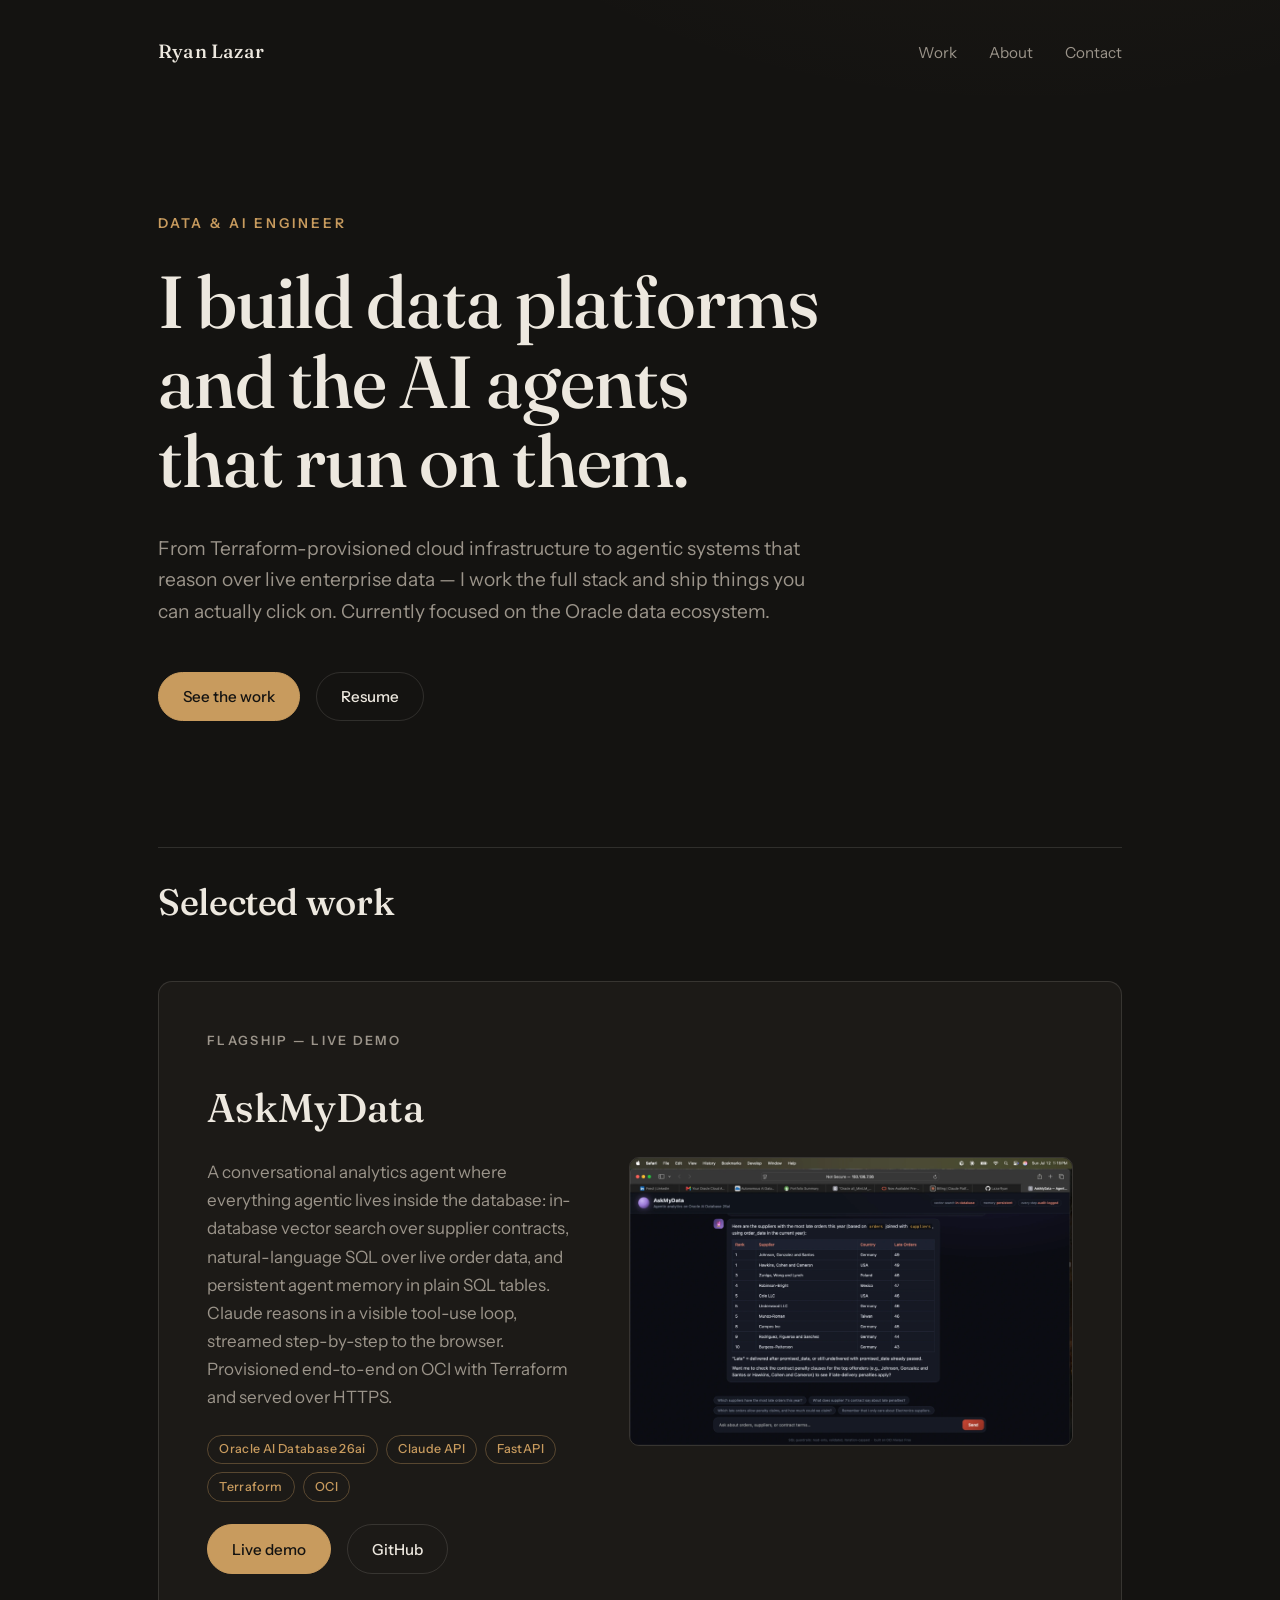
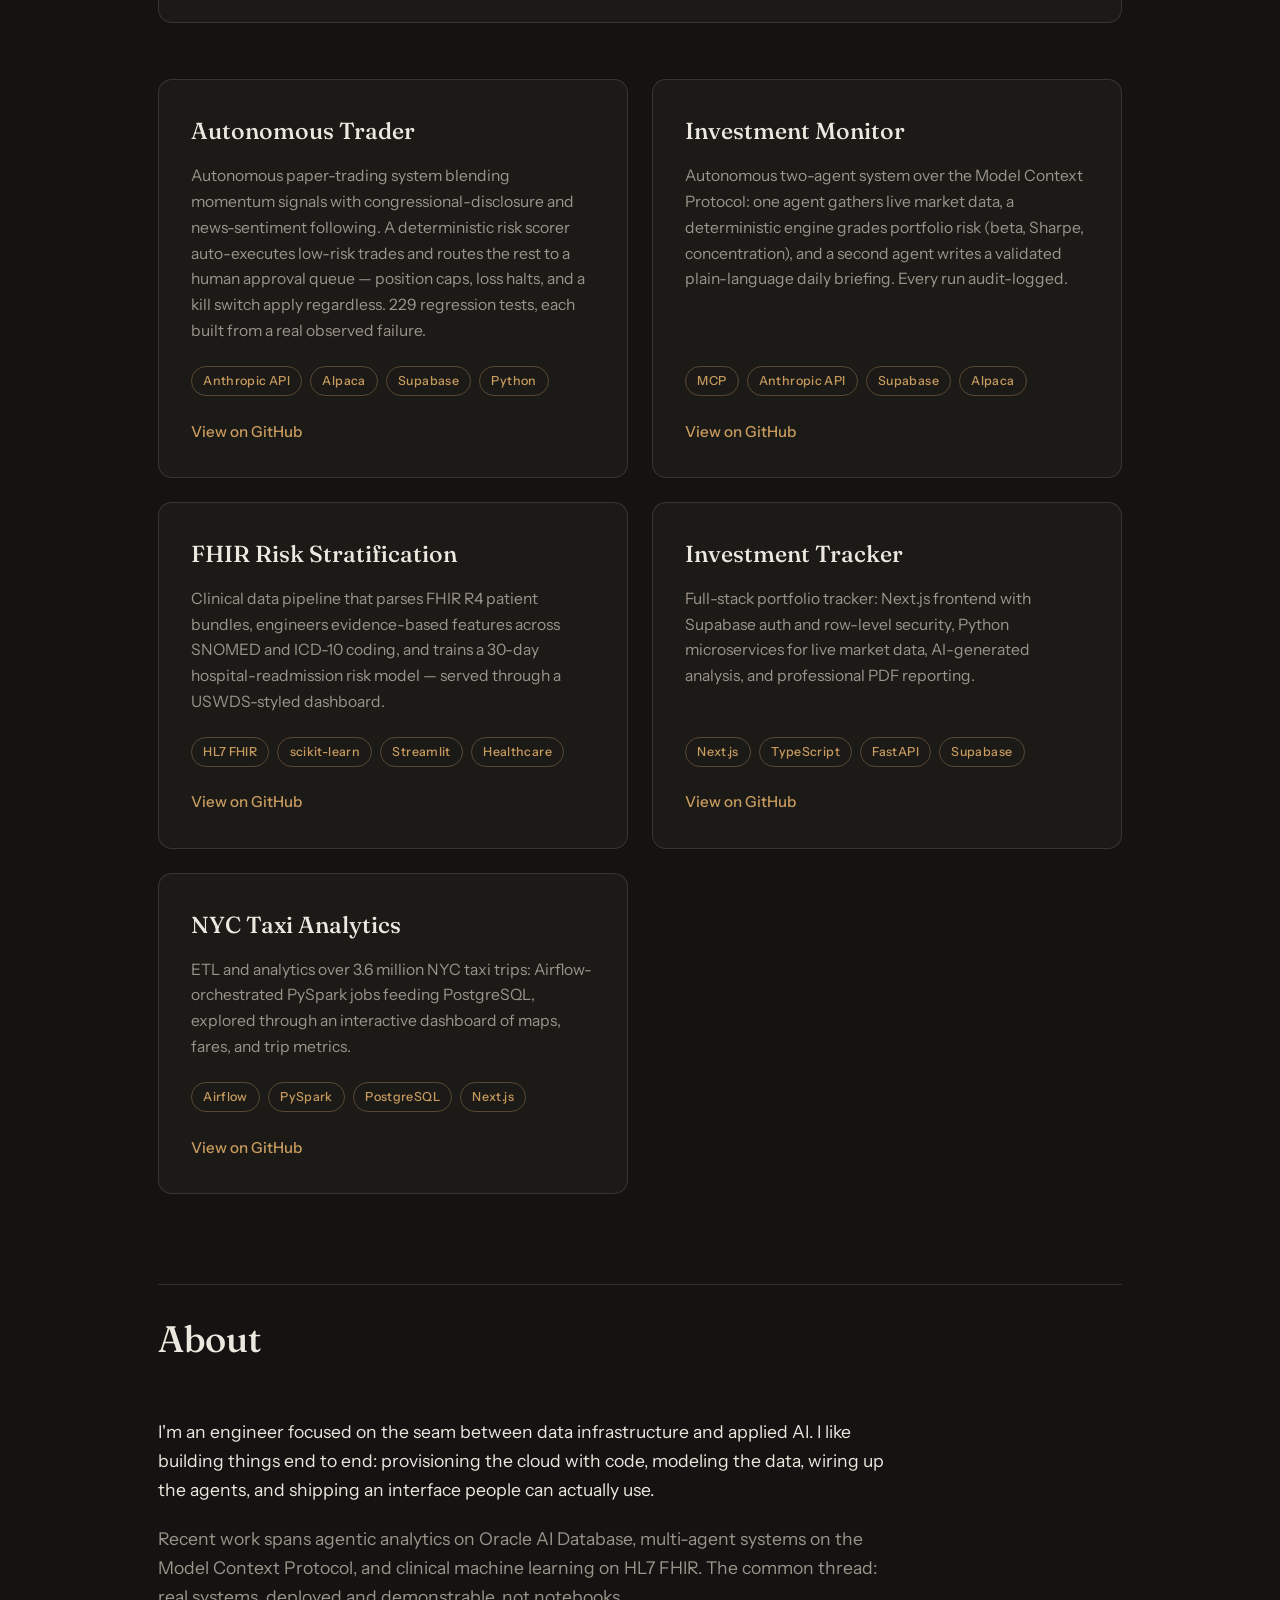
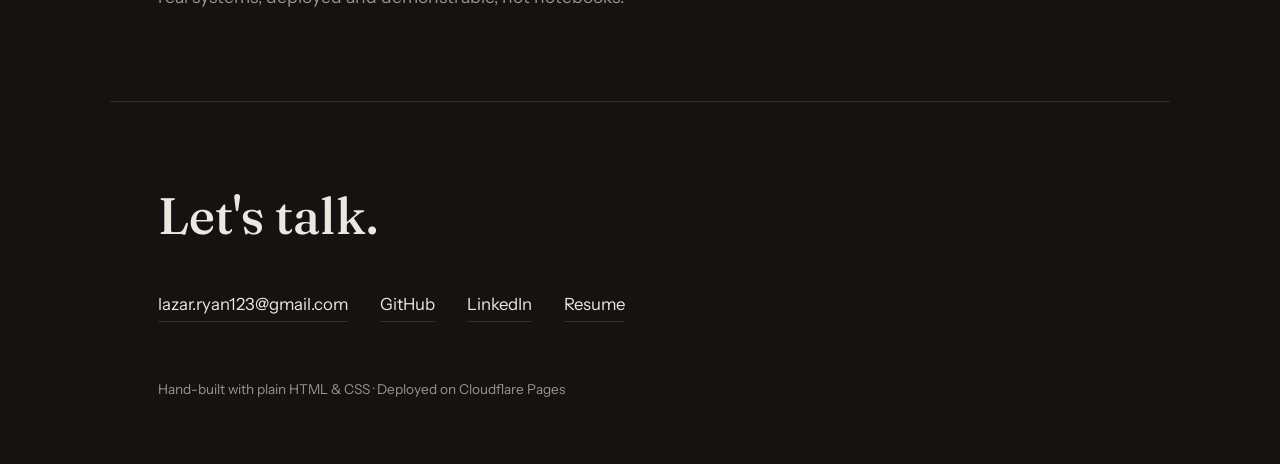
==== index.html @ 1a8e4bae "Portfolio site: hand-built static HTML/CSS/JS Co-Authored-By: Claude Fable 5 <noreply@anthropic.com>" ====
<!DOCTYPE html>
<html lang="en">
<head>
  <meta charset="UTF-8">
  <meta name="viewport" content="width=device-width, initial-scale=1.0">
  <title>Ryan Lazar — Data &amp; AI Engineer</title>
  <meta name="description" content="Data & AI engineer building agentic systems on enterprise data platforms — Oracle AI Database, MCP multi-agent systems, clinical ML, and cloud infrastructure as code.">

  <meta property="og:type" content="website">
  <meta property="og:url" content="https://ryanlazar.dev/">
  <meta property="og:title" content="Ryan Lazar — Data & AI Engineer">
  <meta property="og:description" content="I build data platforms and the AI agents that run on them.">
  <meta property="og:image" content="https://ryanlazar.dev/assets/answer-table.webp">
  <meta name="twitter:card" content="summary_large_image">

  <link rel="icon" href="assets/favicon.svg" type="image/svg+xml">
  <link rel="preconnect" href="https://fonts.googleapis.com">
  <link rel="preconnect" href="https://fonts.gstatic.com" crossorigin>
  <link href="https://fonts.googleapis.com/css2?family=Fraunces:opsz,wght@9..144,400;9..144,500;9..144,600&family=Instrument+Sans:wght@400;500;600&display=swap" rel="stylesheet">
  <link rel="stylesheet" href="styles.css">
</head>
<body>

  <header class="site-header">
    <span class="wordmark">Ryan Lazar</span>
    <nav>
      <a href="#work">Work</a>
      <a href="#about">About</a>
      <a href="#contact">Contact</a>
    </nav>
  </header>

  <main>
    <section class="hero">
      <p class="eyebrow">Data &amp; AI Engineer</p>
      <h1>I build data platforms<br>and the AI agents<br>that run on them.</h1>
      <p class="lede">
        From Terraform-provisioned cloud infrastructure to agentic systems that reason
        over live enterprise data — I work the full stack and ship things you can
        actually click on. Currently focused on the Oracle data ecosystem.
      </p>
      <div class="hero-links">
        <a class="button primary" href="#work">See the work</a>
        <a class="button" href="assets/resume.pdf" target="_blank" rel="noopener">Resume</a>
      </div>
    </section>

    <section id="work" class="work">
      <h2 class="section-title reveal">Selected work</h2>

      <article class="flagship reveal">
        <div class="flagship-text">
          <p class="project-kicker">Flagship — live demo</p>
          <h3>AskMyData</h3>
          <p>
            A conversational analytics agent where everything agentic lives inside the
            database: in-database vector search over supplier contracts, natural-language
            SQL over live order data, and persistent agent memory in plain SQL tables.
            Claude reasons in a visible tool-use loop, streamed step-by-step to the
            browser. Provisioned end-to-end on OCI with Terraform and served over HTTPS.
          </p>
          <ul class="tags">
            <li>Oracle AI Database 26ai</li><li>Claude API</li><li>FastAPI</li>
            <li>Terraform</li><li>OCI</li>
          </ul>
          <div class="project-links">
            <a class="button primary" href="https://askmydata.ryanlazar.dev" target="_blank" rel="noopener">Live demo</a>
            <a class="button" href="https://github.com/LazarRyan/askmydata" target="_blank" rel="noopener">GitHub</a>
          </div>
        </div>
        <a class="flagship-media" href="https://askmydata.ryanlazar.dev" target="_blank" rel="noopener">
          <img src="assets/answer-table.webp" alt="AskMyData answering a supply-chain question with a ranked table of suppliers" loading="lazy">
        </a>
      </article>

      <div class="grid">
        <article class="card reveal">
          <h3>Autonomous Trader</h3>
          <p>
            Autonomous paper-trading system blending momentum signals with
            congressional-disclosure and news-sentiment following. A deterministic risk
            scorer auto-executes low-risk trades and routes the rest to a human approval
            queue — position caps, loss halts, and a kill switch apply regardless.
            229 regression tests, each built from a real observed failure.
          </p>
          <ul class="tags"><li>Anthropic API</li><li>Alpaca</li><li>Supabase</li><li>Python</li></ul>
          <div class="project-links">
            <a class="text-link" href="https://github.com/LazarRyan/AutonomousTrader" target="_blank" rel="noopener">View on GitHub</a>
          </div>
        </article>

        <article class="card reveal">
          <h3>Investment Monitor</h3>
          <p>
            Autonomous two-agent system over the Model Context Protocol: one agent
            gathers live market data, a deterministic engine grades portfolio risk
            (beta, Sharpe, concentration), and a second agent writes a validated
            plain-language daily briefing. Every run audit-logged.
          </p>
          <ul class="tags"><li>MCP</li><li>Anthropic API</li><li>Supabase</li><li>Alpaca</li></ul>
          <div class="project-links">
            <a class="text-link" href="https://github.com/LazarRyan/MCPStockMonitor" target="_blank" rel="noopener">View on GitHub</a>
          </div>
        </article>

        <article class="card reveal">
          <h3>FHIR Risk Stratification</h3>
          <p>
            Clinical data pipeline that parses FHIR R4 patient bundles, engineers
            evidence-based features across SNOMED and ICD-10 coding, and trains a
            30-day hospital-readmission risk model — served through a
            USWDS-styled dashboard.
          </p>
          <ul class="tags"><li>HL7 FHIR</li><li>scikit-learn</li><li>Streamlit</li><li>Healthcare</li></ul>
          <div class="project-links">
            <a class="text-link" href="https://github.com/LazarRyan/fhir-risk-stratification" target="_blank" rel="noopener">View on GitHub</a>
          </div>
        </article>

        <article class="card reveal">
          <h3>Investment Tracker</h3>
          <p>
            Full-stack portfolio tracker: Next.js frontend with Supabase auth and
            row-level security, Python microservices for live market data, AI-generated
            analysis, and professional PDF reporting.
          </p>
          <ul class="tags"><li>Next.js</li><li>TypeScript</li><li>FastAPI</li><li>Supabase</li></ul>
          <div class="project-links">
            <a class="text-link" href="https://github.com/LazarRyan/investment-tracker" target="_blank" rel="noopener">View on GitHub</a>
          </div>
        </article>

        <article class="card reveal">
          <h3>NYC Taxi Analytics</h3>
          <p>
            ETL and analytics over 3.6 million NYC taxi trips: Airflow-orchestrated
            PySpark jobs feeding PostgreSQL, explored through an interactive dashboard
            of maps, fares, and trip metrics.
          </p>
          <ul class="tags"><li>Airflow</li><li>PySpark</li><li>PostgreSQL</li><li>Next.js</li></ul>
          <div class="project-links">
            <a class="text-link" href="https://github.com/LazarRyan/NYCTaxiData" target="_blank" rel="noopener">View on GitHub</a>
          </div>
        </article>
      </div>
    </section>

    <section id="about" class="about">
      <h2 class="section-title reveal">About</h2>
      <div class="about-body reveal">
        <p>
          I'm an engineer focused on the seam between data infrastructure and applied
          AI. I like building things end to end: provisioning the cloud with code,
          modeling the data, wiring up the agents, and shipping an interface people can
          actually use.
        </p>
        <p>
          Recent work spans agentic analytics on Oracle AI Database, multi-agent systems
          on the Model Context Protocol, and clinical machine learning on HL7 FHIR. The
          common thread: real systems, deployed and demonstrable, not notebooks.
        </p>
      </div>
    </section>
  </main>

  <footer id="contact" class="site-footer">
    <h2 class="footer-title reveal">Let's talk.</h2>
    <div class="footer-links reveal">
      <a href="mailto:lazar.ryan123@gmail.com">lazar.ryan123@gmail.com</a>
      <a href="https://github.com/LazarRyan" target="_blank" rel="noopener">GitHub</a>
      <a href="https://www.linkedin.com/in/ryan-lazar123/" target="_blank" rel="noopener">LinkedIn</a>
      <a href="assets/resume.pdf" target="_blank" rel="noopener">Resume</a>
    </div>
    <p class="colophon">Hand-built with plain HTML &amp; CSS · Deployed on Cloudflare Pages</p>
  </footer>

  <script src="main.js"></script>
</body>
</html>
---- styles.css ----
/* ryanlazar.dev — hand-built, no framework */

:root {
  --ink: #141311;
  --ink-2: #1c1a17;
  --ink-3: #242119;
  --paper: #ede8df;
  --muted: #9b948a;
  --bronze: #c89b5e;
  --bronze-dim: #8f6f45;
  --hairline: rgba(237, 232, 223, 0.13);
  --serif: "Fraunces", Georgia, serif;
  --sans: "Instrument Sans", -apple-system, sans-serif;
}

* { margin: 0; padding: 0; box-sizing: border-box; }

html { scroll-behavior: smooth; }

body {
  background: var(--ink);
  color: var(--paper);
  font-family: var(--sans);
  font-size: 1.0625rem;
  line-height: 1.65;
  -webkit-font-smoothing: antialiased;
  /* faint warm vignette so the ink doesn't read flat */
  background-image: radial-gradient(1200px 800px at 80% -10%, rgba(200, 155, 94, 0.06), transparent 60%);
}

main, .site-header, .site-footer {
  max-width: 1060px;
  margin: 0 auto;
  padding-left: clamp(1.25rem, 5vw, 3rem);
  padding-right: clamp(1.25rem, 5vw, 3rem);
}

::selection { background: var(--bronze); color: var(--ink); }

/* ---------- header ---------- */

.site-header {
  display: flex;
  justify-content: space-between;
  align-items: baseline;
  padding-top: 2.25rem;
  padding-bottom: 2.25rem;
}

.wordmark {
  font-family: var(--serif);
  font-size: 1.2rem;
  font-weight: 500;
  letter-spacing: 0.01em;
  white-space: nowrap;
}

.site-header nav { display: flex; gap: 2rem; }

.site-header nav a {
  color: var(--muted);
  text-decoration: none;
  font-size: 0.95rem;
  transition: color 160ms ease;
}
.site-header nav a:hover { color: var(--paper); }

/* ---------- hero ---------- */

.hero { padding: clamp(4rem, 12vh, 8.5rem) 0 clamp(5rem, 14vh, 9rem); }

.eyebrow {
  color: var(--bronze);
  font-size: 0.85rem;
  font-weight: 600;
  letter-spacing: 0.22em;
  text-transform: uppercase;
  margin-bottom: 1.75rem;
}

.hero h1 {
  font-family: var(--serif);
  font-weight: 500;
  font-size: clamp(2.4rem, 6.5vw, 4.6rem);
  line-height: 1.08;
  letter-spacing: -0.015em;
  margin-bottom: 2rem;
}

.lede {
  max-width: 34em;
  color: var(--muted);
  font-size: clamp(1.05rem, 1.6vw, 1.2rem);
  margin-bottom: 2.75rem;
}

.hero-links { display: flex; gap: 1rem; flex-wrap: wrap; }

/* ---------- buttons & links ---------- */

.button {
  display: inline-block;
  padding: 0.7rem 1.5rem;
  border: 1px solid var(--hairline);
  border-radius: 999px;
  color: var(--paper);
  text-decoration: none;
  font-size: 0.95rem;
  font-weight: 500;
  transition: border-color 180ms ease, background 180ms ease, color 180ms ease;
}
.button:hover { border-color: var(--bronze-dim); }

.button.primary {
  background: var(--bronze);
  border-color: var(--bronze);
  color: var(--ink);
}
.button.primary:hover { background: #d8ad72; border-color: #d8ad72; }

.text-link {
  color: var(--bronze);
  text-decoration: none;
  font-size: 0.95rem;
  font-weight: 500;
  border-bottom: 1px solid transparent;
  transition: border-color 160ms ease;
}
.text-link:hover { border-bottom-color: var(--bronze); }

/* ---------- work ---------- */

.section-title {
  font-family: var(--serif);
  font-weight: 500;
  font-size: clamp(1.7rem, 3vw, 2.3rem);
  letter-spacing: -0.01em;
  margin-bottom: 3rem;
  padding-top: 1.5rem;
  border-top: 1px solid var(--hairline);
}

.work { padding-bottom: clamp(4rem, 10vh, 7rem); }

/* flagship */

.flagship {
  display: grid;
  grid-template-columns: minmax(0, 5fr) minmax(0, 6fr);
  gap: clamp(1.75rem, 4vw, 3.5rem);
  align-items: center;
  background: var(--ink-2);
  border: 1px solid var(--hairline);
  border-radius: 14px;
  padding: clamp(1.75rem, 4vw, 3rem);
  margin-bottom: 3.5rem;
}

.project-kicker {
  color: var(--bronze);
  font-size: 0.8rem;
  font-weight: 600;
  letter-spacing: 0.18em;
  text-transform: uppercase;
  margin-bottom: 0.9rem;
}

.flagship h3 {
  font-family: var(--serif);
  font-weight: 500;
  font-size: clamp(1.8rem, 3.4vw, 2.5rem);
  margin-bottom: 1.1rem;
}

.flagship p { color: var(--muted); margin-bottom: 1.5rem; }

.flagship-media {
  display: block;
  border-radius: 10px;
  overflow: hidden;
  border: 1px solid var(--hairline);
  transition: transform 300ms ease, border-color 300ms ease;
}
.flagship-media:hover { transform: translateY(-4px); border-color: var(--bronze-dim); }
.flagship-media img { display: block; width: 100%; height: auto; }

/* project grid */

.grid {
  display: grid;
  grid-template-columns: repeat(2, minmax(0, 1fr));
  gap: 1.5rem;
}

.card {
  background: var(--ink-2);
  border: 1px solid var(--hairline);
  border-radius: 14px;
  padding: 2rem;
  display: flex;
  flex-direction: column;
  transition: transform 300ms ease, border-color 300ms ease;
}
.card:hover { transform: translateY(-4px); border-color: var(--bronze-dim); }

.card h3 {
  font-family: var(--serif);
  font-weight: 500;
  font-size: 1.45rem;
  margin-bottom: 0.8rem;
}

.card p { color: var(--muted); font-size: 0.98rem; margin-bottom: 1.4rem; flex-grow: 1; }

.tags {
  list-style: none;
  display: flex;
  flex-wrap: wrap;
  gap: 0.5rem;
  margin-bottom: 1.4rem;
}

.tags li {
  font-size: 0.78rem;
  font-weight: 500;
  letter-spacing: 0.03em;
  color: var(--bronze);
  border: 1px solid rgba(200, 155, 94, 0.35);
  border-radius: 999px;
  padding: 0.22rem 0.7rem;
}

.project-links { display: flex; gap: 1rem; align-items: center; }

/* ---------- about ---------- */

.about { padding-bottom: clamp(4rem, 10vh, 7rem); }

.about-body {
  max-width: 44em;
  display: grid;
  gap: 1.25rem;
}
.about-body p { color: var(--muted); font-size: 1.1rem; }
.about-body p:first-child { color: var(--paper); }

/* ---------- footer ---------- */

.site-footer {
  border-top: 1px solid var(--hairline);
  padding-top: clamp(3rem, 8vh, 5rem);
  padding-bottom: 4rem;
}

.footer-title {
  font-family: var(--serif);
  font-weight: 500;
  font-size: clamp(2rem, 5vw, 3.2rem);
  margin-bottom: 2rem;
}

.footer-links {
  display: flex;
  flex-wrap: wrap;
  gap: 2rem;
  margin-bottom: 3.5rem;
}

.footer-links a {
  color: var(--paper);
  text-decoration: none;
  font-size: 1.05rem;
  border-bottom: 1px solid var(--hairline);
  padding-bottom: 2px;
  transition: border-color 160ms ease, color 160ms ease;
}
.footer-links a:hover { color: var(--bronze); border-bottom-color: var(--bronze); }

.colophon { color: var(--muted); font-size: 0.85rem; }

/* ---------- reveal on scroll ---------- */

.reveal {
  opacity: 0;
  transform: translateY(18px);
  transition: opacity 600ms ease, transform 600ms ease;
}
.reveal.visible { opacity: 1; transform: none; }

@media (prefers-reduced-motion: reduce) {
  html { scroll-behavior: auto; }
  .reveal { opacity: 1; transform: none; transition: none; }
  .card, .flagship-media { transition: none; }
}

/* ---------- responsive ---------- */

@media (max-width: 760px) {
  .flagship { grid-template-columns: 1fr; }
  .flagship-media { order: -1; }
  .grid { grid-template-columns: 1fr; }
  .site-header {
    flex-direction: column;
    align-items: flex-start;
    gap: 0.9rem;
    padding-top: 1.75rem;
    padding-bottom: 1rem;
  }
  .site-header nav { gap: 1.25rem; }
}
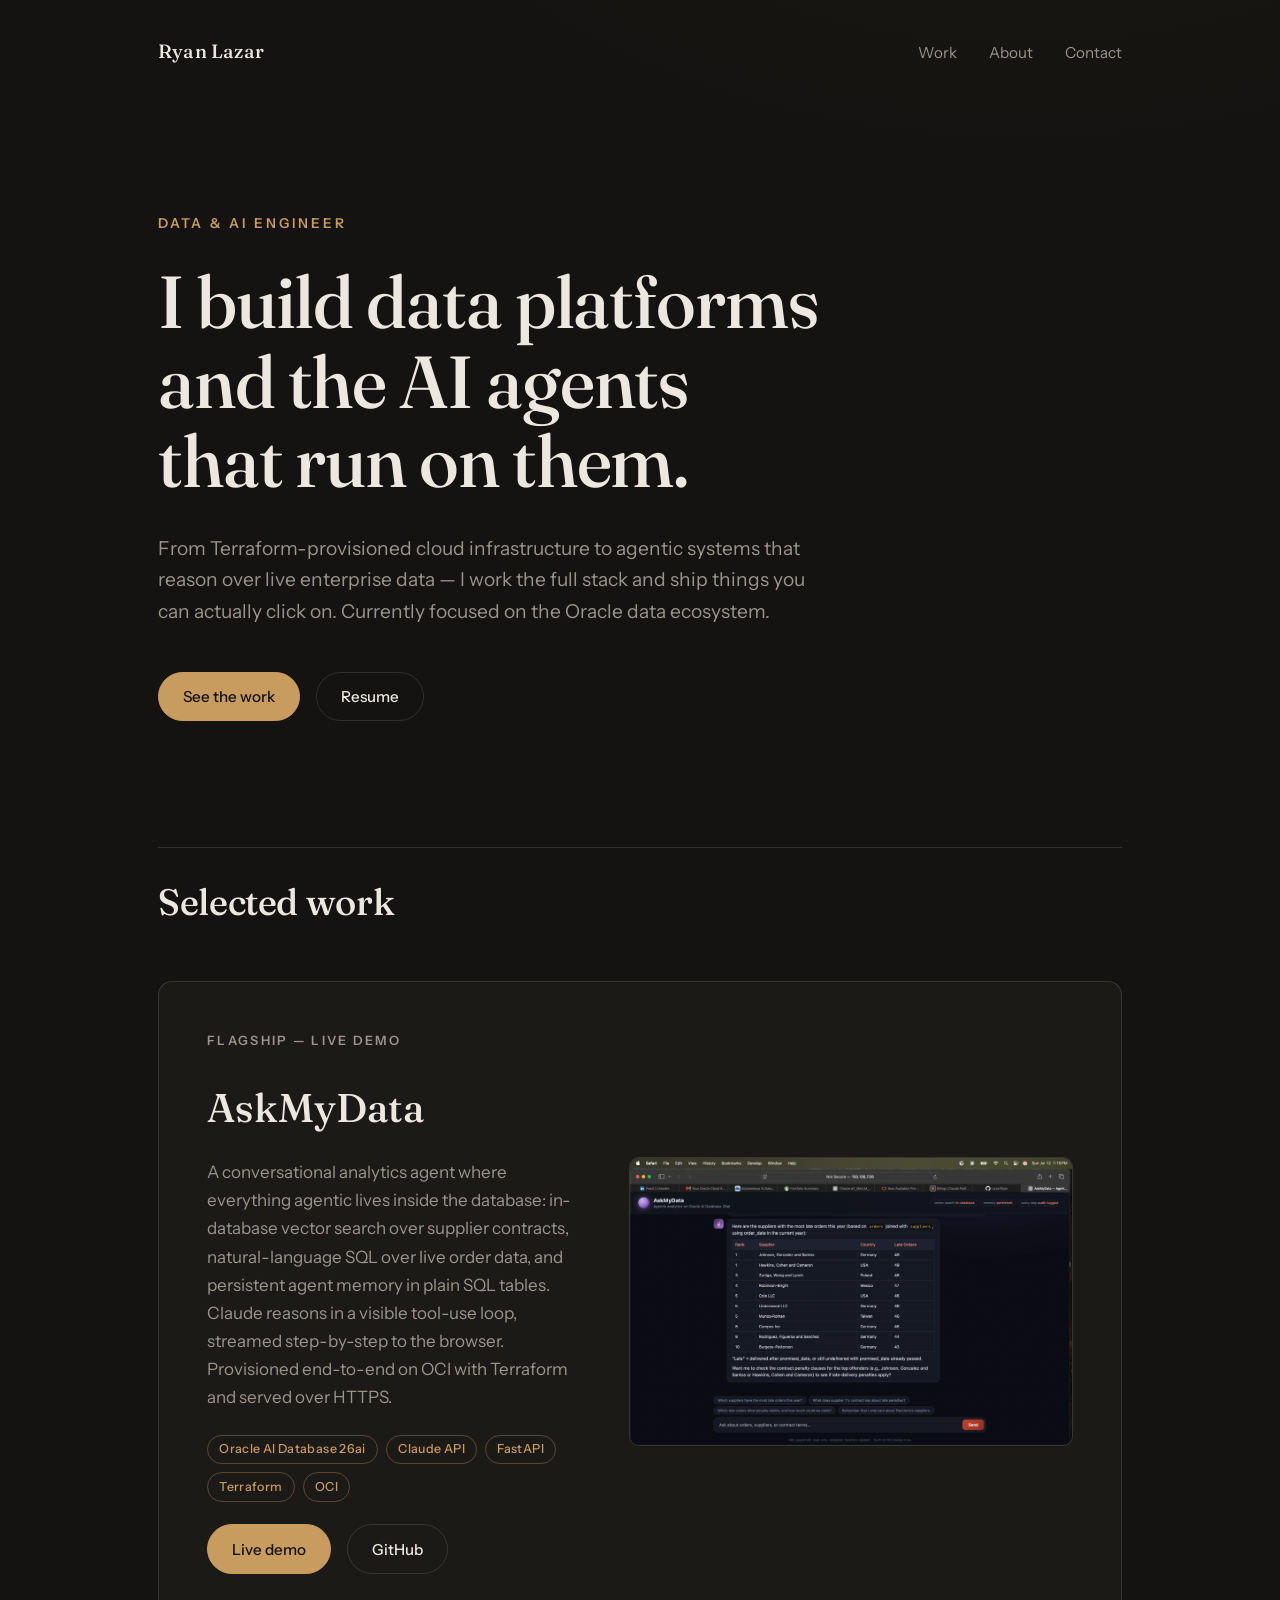
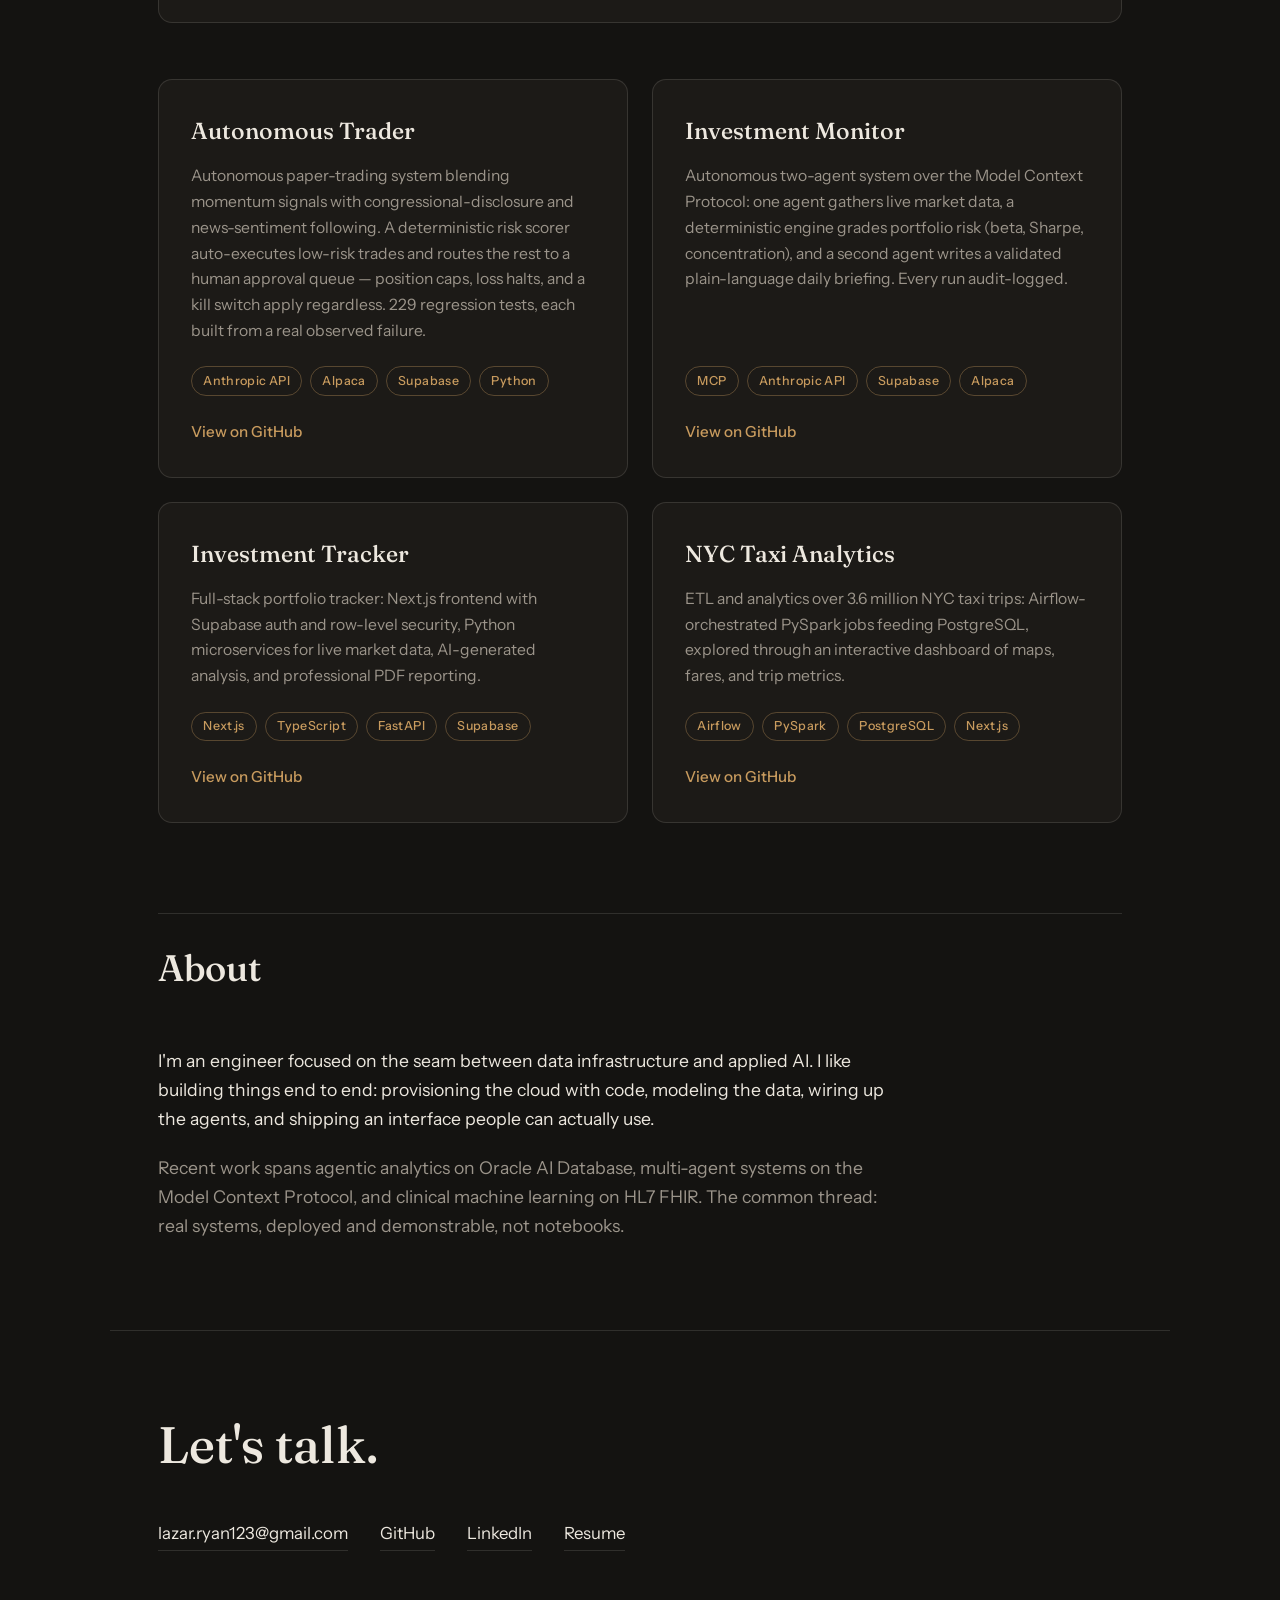
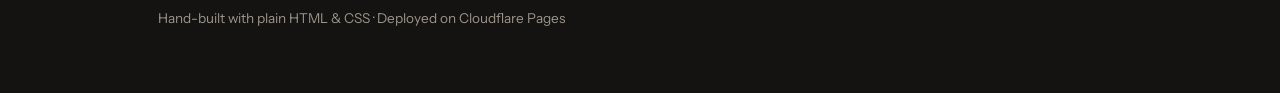
==== commit 2247b69b: "Drop FHIR project; update resume (adds AskMyData, now one page) Co-Authored-By: Claude Fable 5 <nore" ====
--- a/index.html
+++ b/index.html
@@ -104,20 +104,6 @@
         </article>
 
         <article class="card reveal">
-          <h3>FHIR Risk Stratification</h3>
-          <p>
-            Clinical data pipeline that parses FHIR R4 patient bundles, engineers
-            evidence-based features across SNOMED and ICD-10 coding, and trains a
-            30-day hospital-readmission risk model — served through a
-            USWDS-styled dashboard.
-          </p>
-          <ul class="tags"><li>HL7 FHIR</li><li>scikit-learn</li><li>Streamlit</li><li>Healthcare</li></ul>
-          <div class="project-links">
-            <a class="text-link" href="https://github.com/LazarRyan/fhir-risk-stratification" target="_blank" rel="noopener">View on GitHub</a>
-          </div>
-        </article>
-
-        <article class="card reveal">
           <h3>Investment Tracker</h3>
           <p>
             Full-stack portfolio tracker: Next.js frontend with Supabase auth and
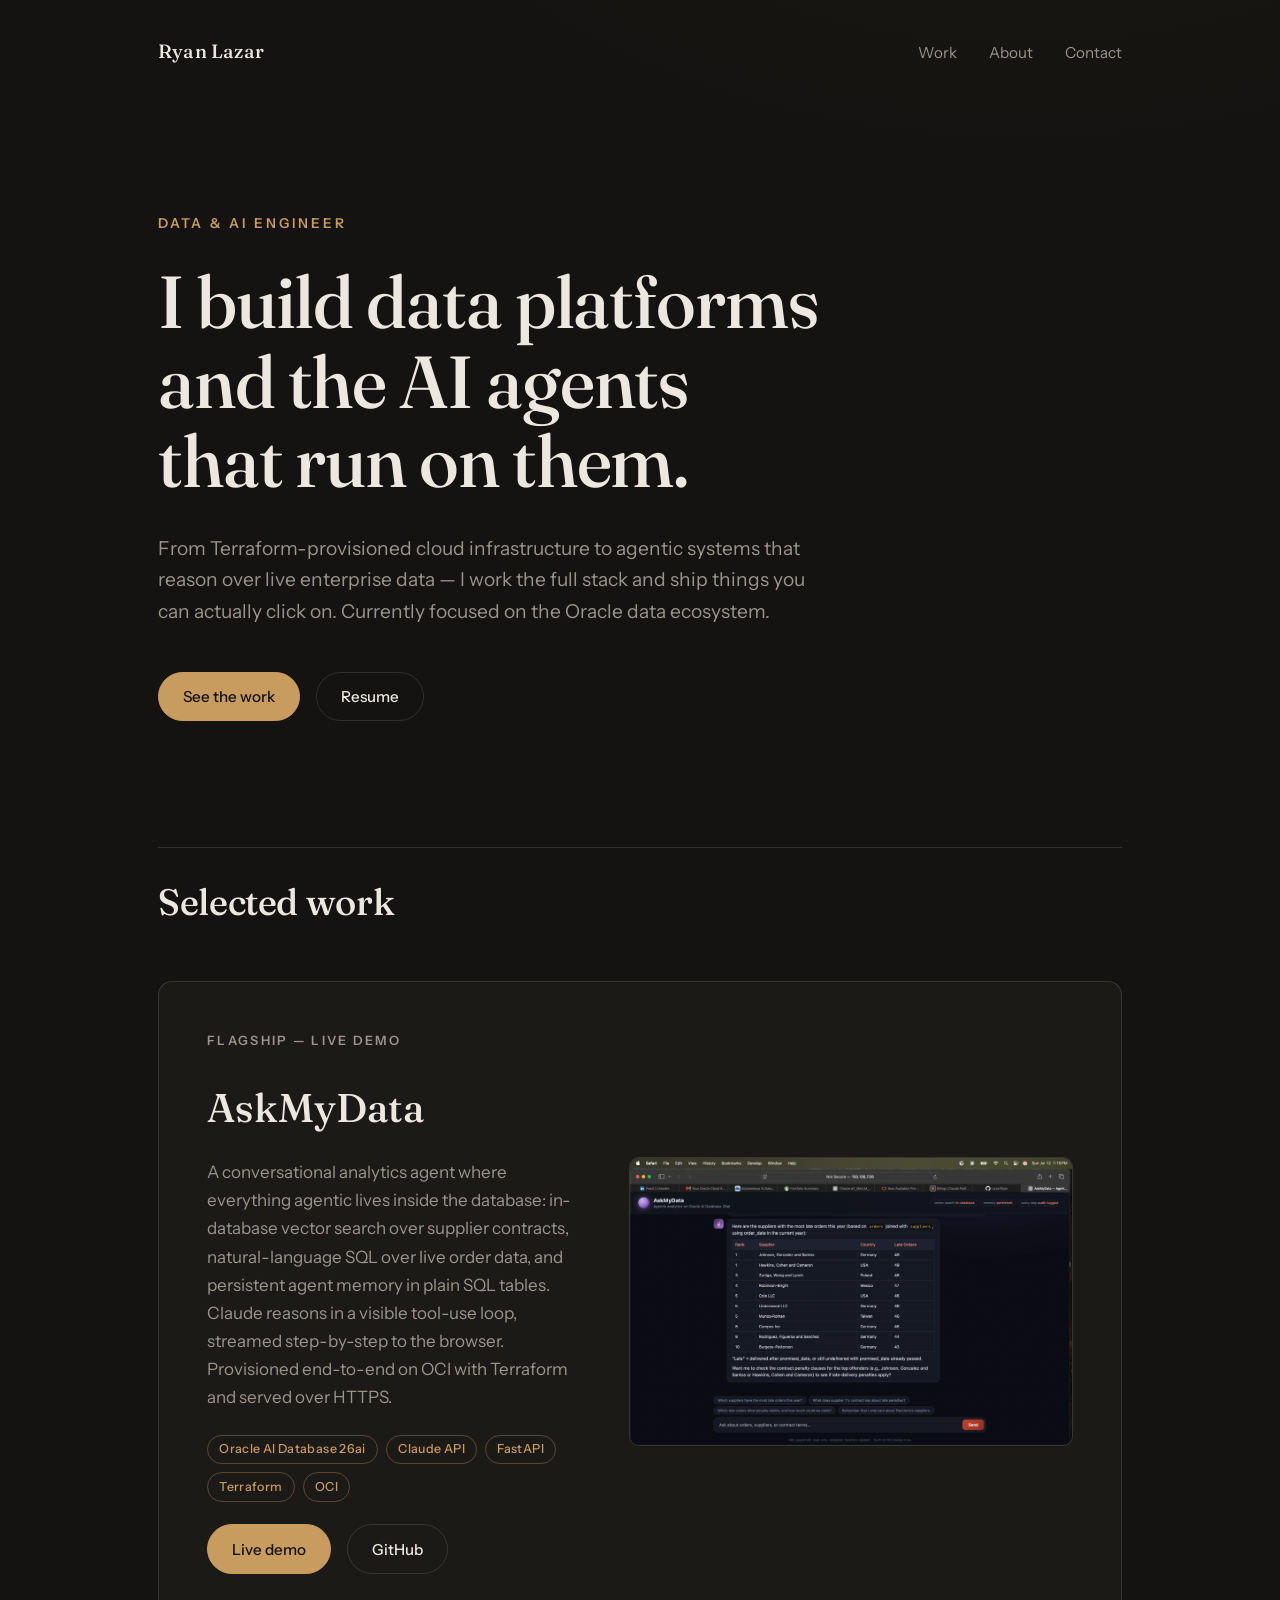
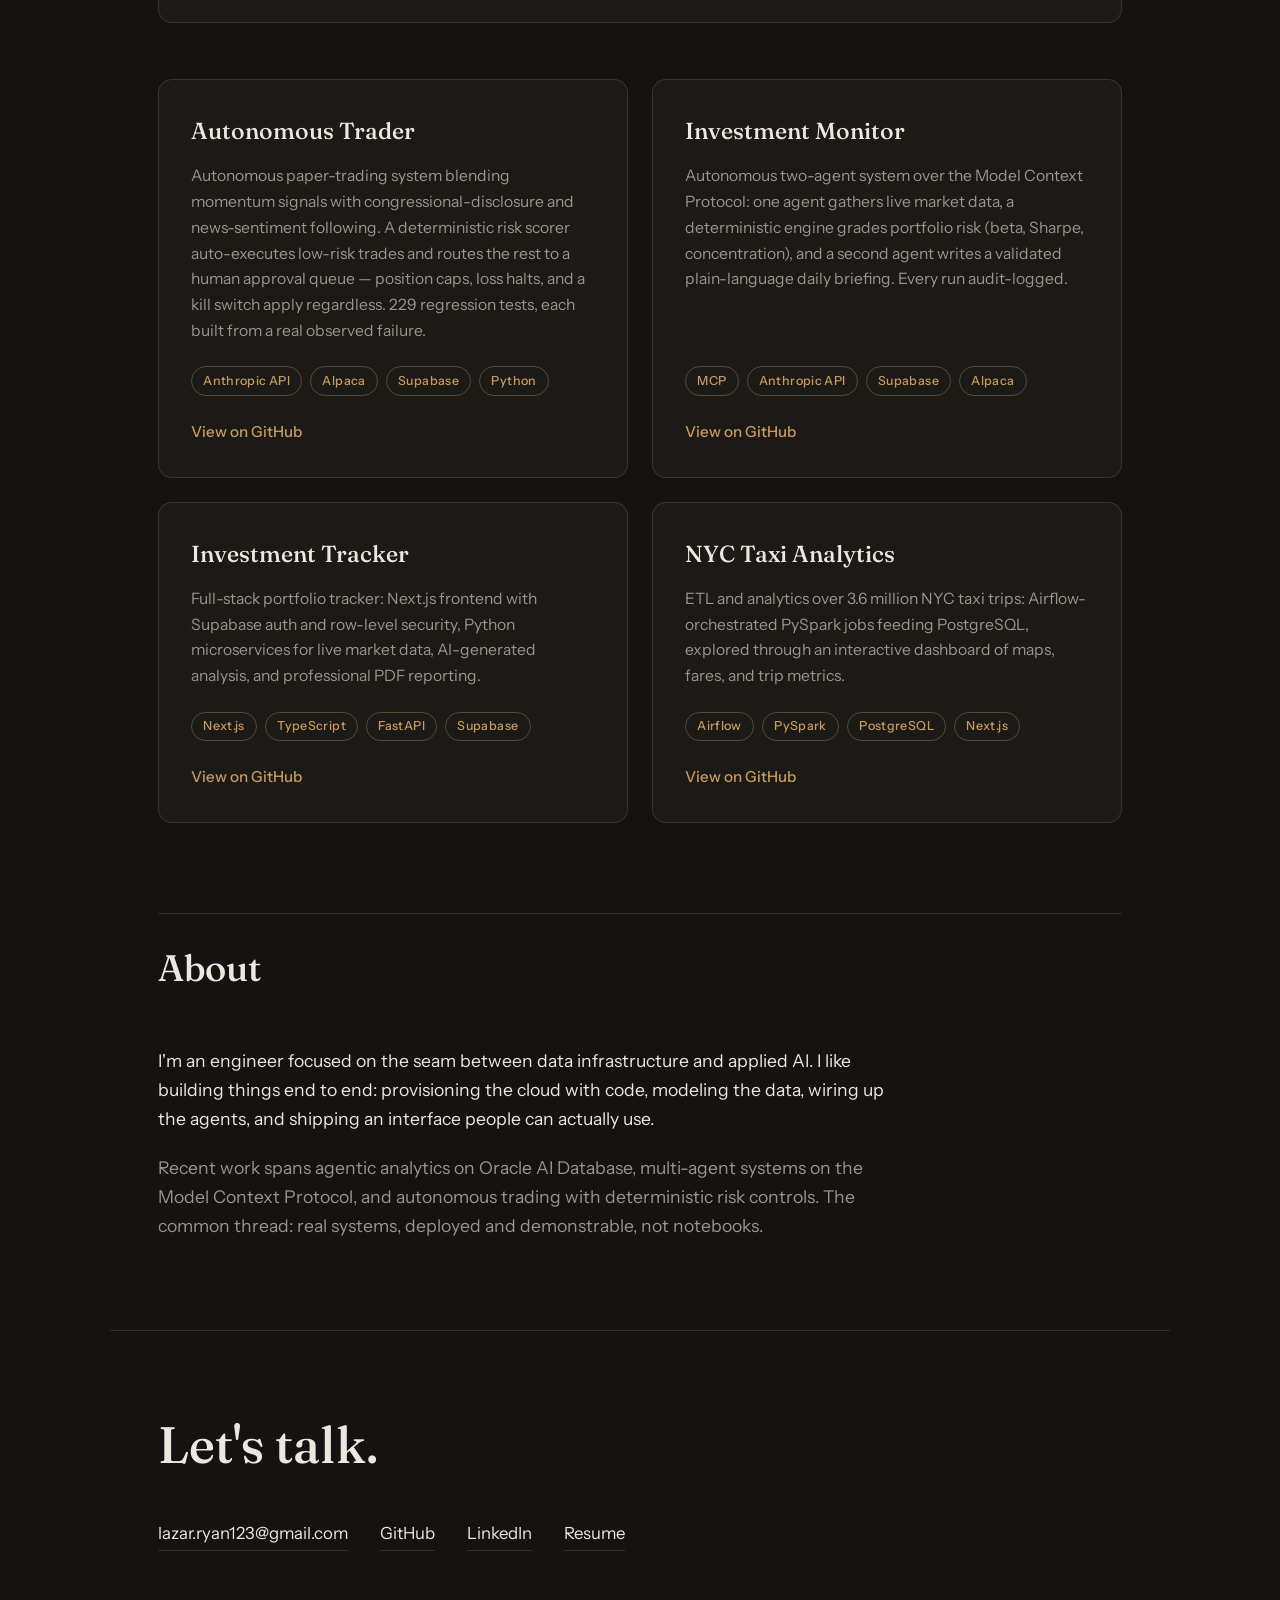
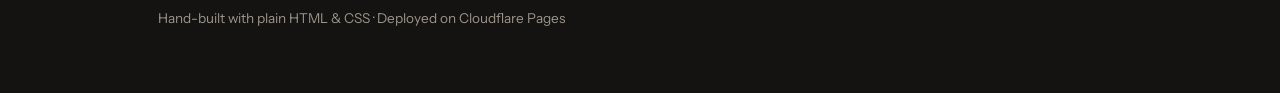
==== commit ac75837b: "About copy: reflect current project lineup Co-Authored-By: Claude Fable 5 <noreply@anthropic.com>" ====
--- a/index.html
+++ b/index.html
@@ -41,7 +41,7 @@
       </p>
       <div class="hero-links">
         <a class="button primary" href="#work">See the work</a>
-        <a class="button" href="assets/resume.pdf" target="_blank" rel="noopener">Resume</a>
+        <a class="button" href="assets/resume.pdf?v=202607" target="_blank" rel="noopener">Resume</a>
       </div>
     </section>
 
@@ -142,8 +142,9 @@
         </p>
         <p>
           Recent work spans agentic analytics on Oracle AI Database, multi-agent systems
-          on the Model Context Protocol, and clinical machine learning on HL7 FHIR. The
-          common thread: real systems, deployed and demonstrable, not notebooks.
+          on the Model Context Protocol, and autonomous trading with deterministic risk
+          controls. The common thread: real systems, deployed and demonstrable, not
+          notebooks.
         </p>
       </div>
     </section>
@@ -155,7 +156,7 @@
       <a href="mailto:lazar.ryan123@gmail.com">lazar.ryan123@gmail.com</a>
       <a href="https://github.com/LazarRyan" target="_blank" rel="noopener">GitHub</a>
       <a href="https://www.linkedin.com/in/ryan-lazar123/" target="_blank" rel="noopener">LinkedIn</a>
-      <a href="assets/resume.pdf" target="_blank" rel="noopener">Resume</a>
+      <a href="assets/resume.pdf?v=202607" target="_blank" rel="noopener">Resume</a>
     </div>
     <p class="colophon">Hand-built with plain HTML &amp; CSS · Deployed on Cloudflare Pages</p>
   </footer>
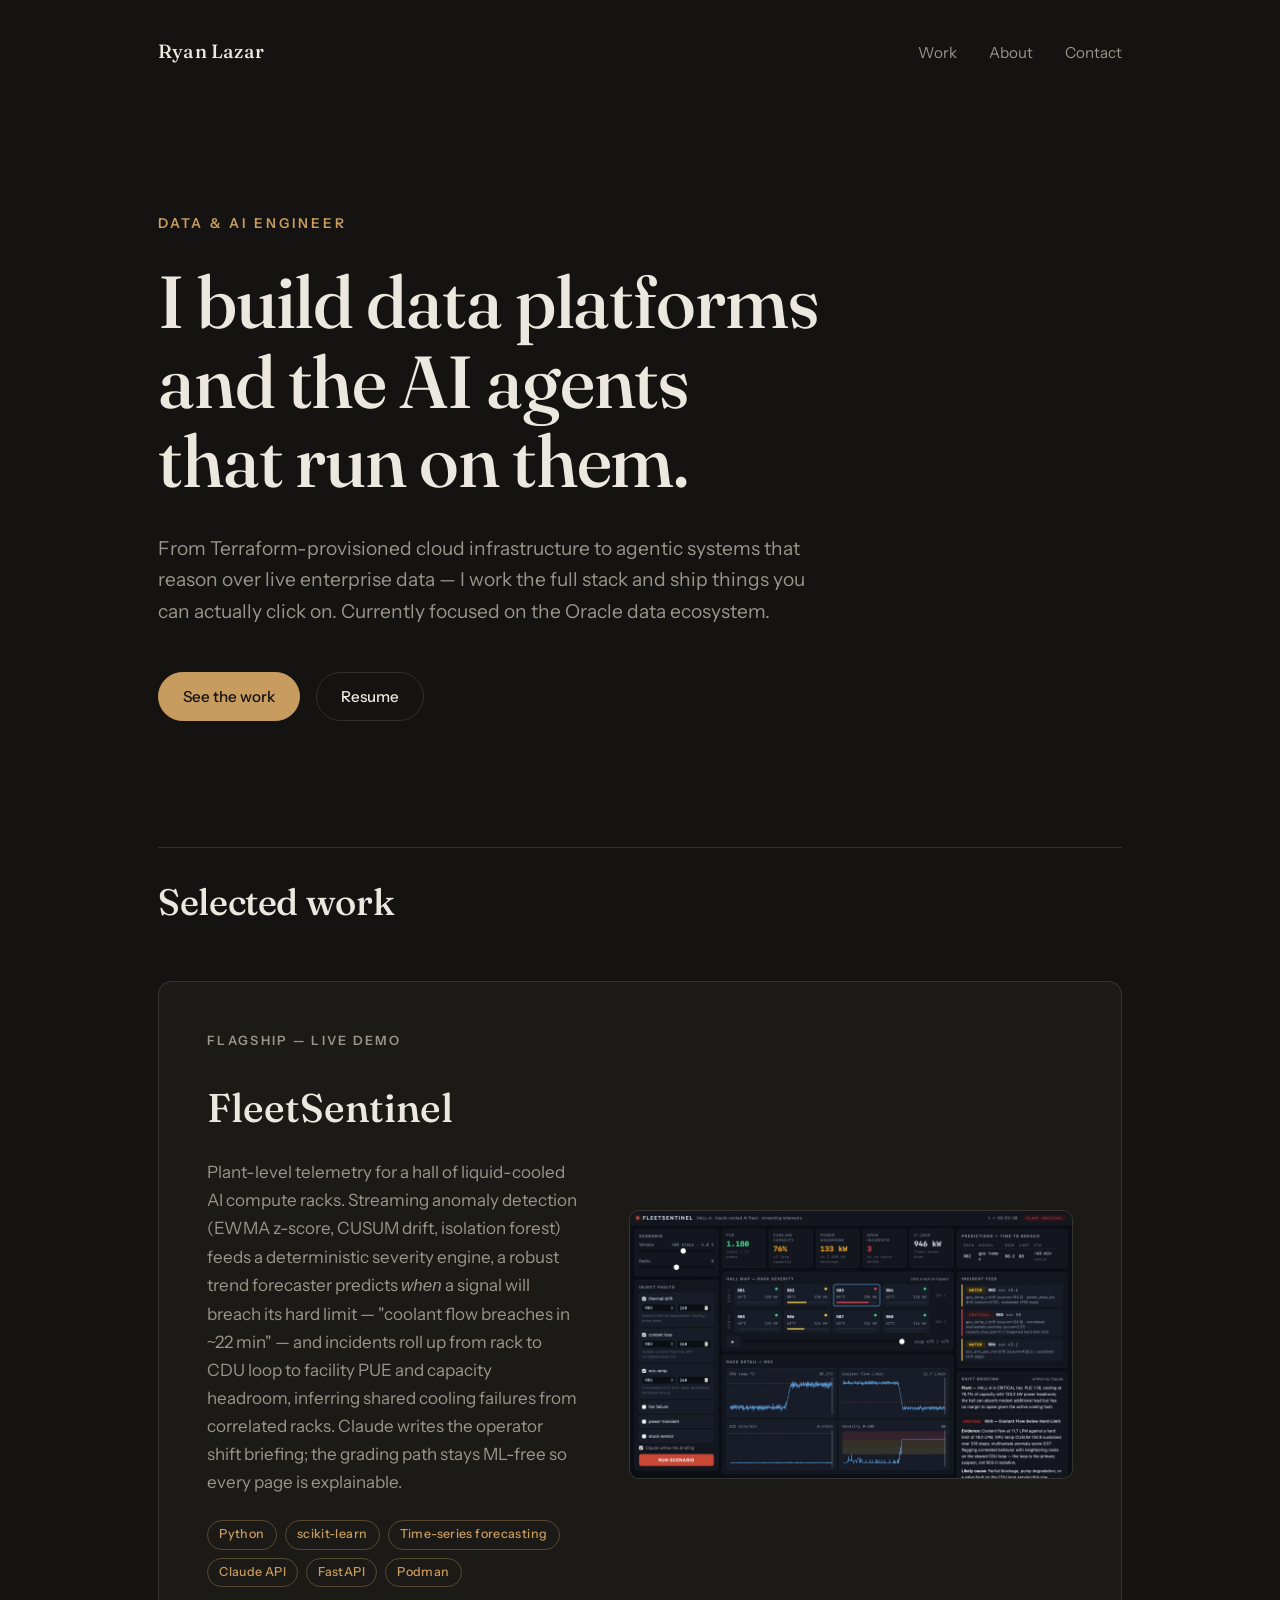
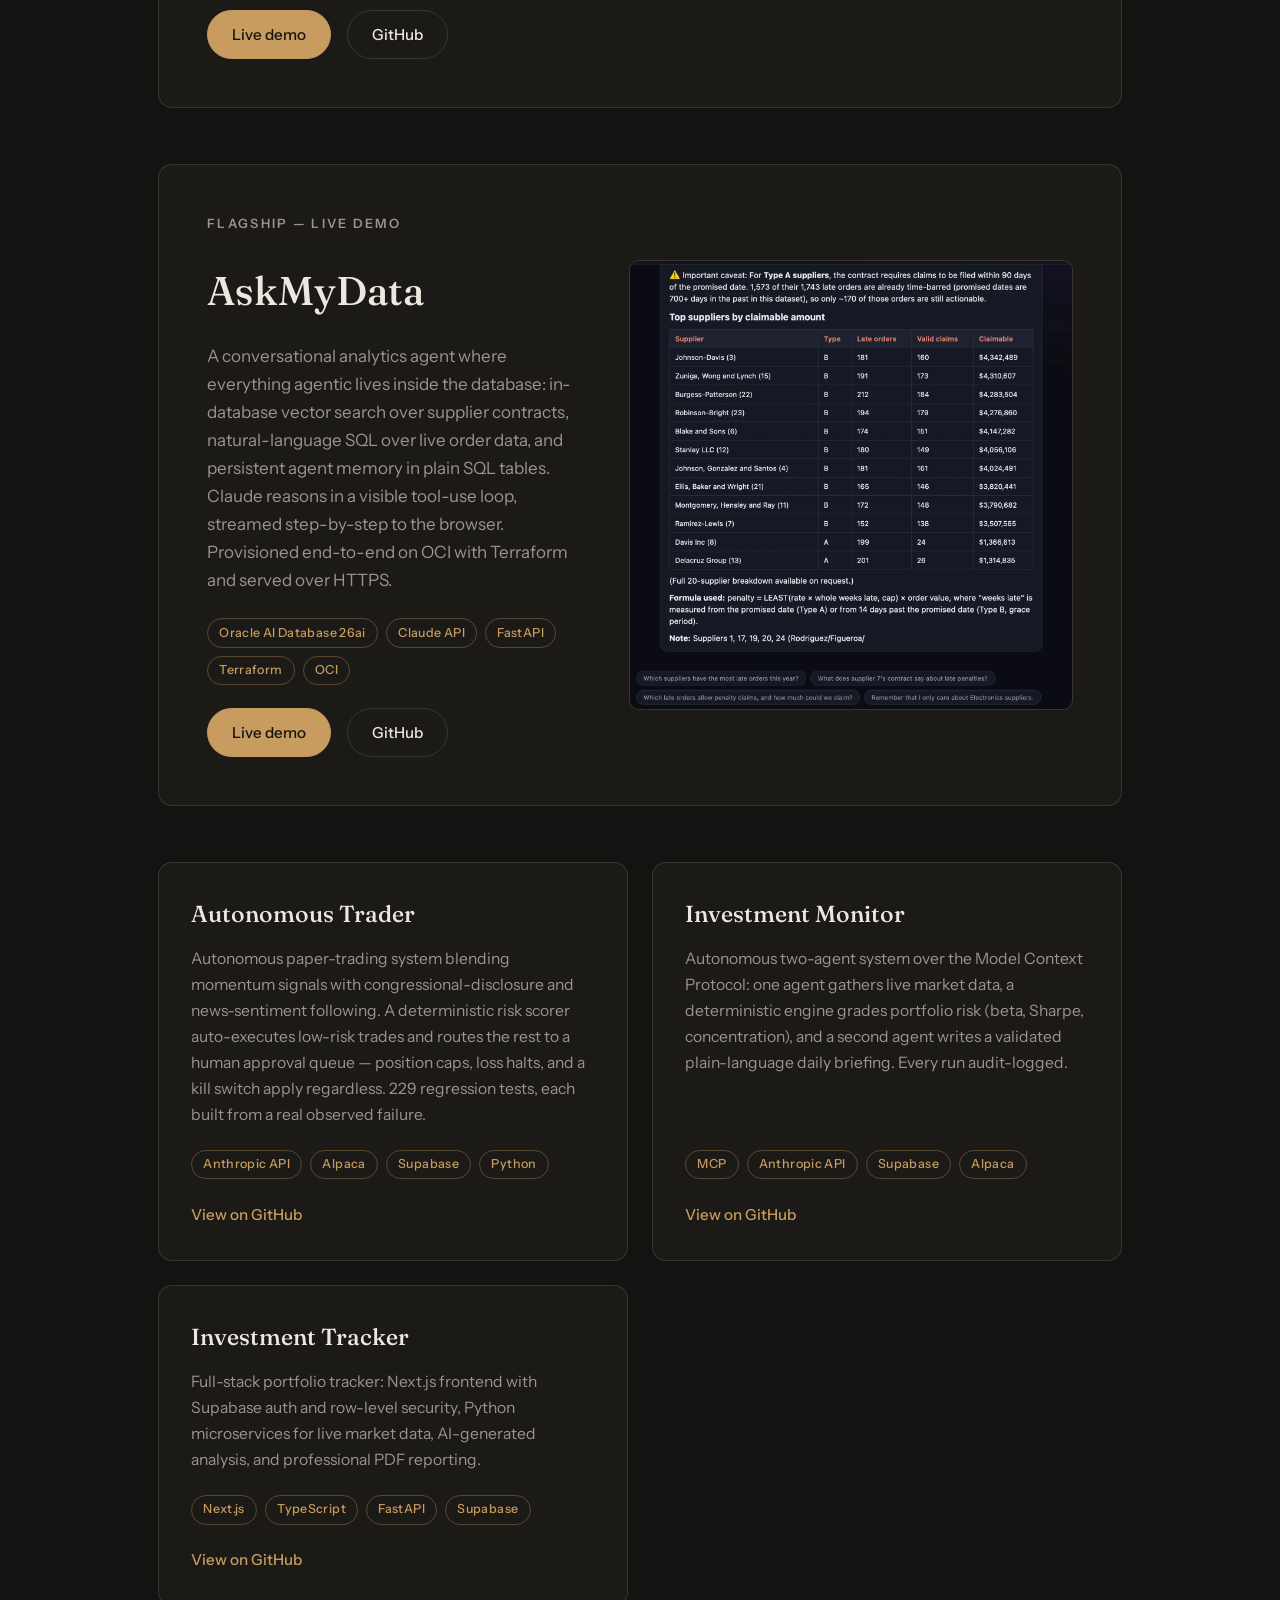
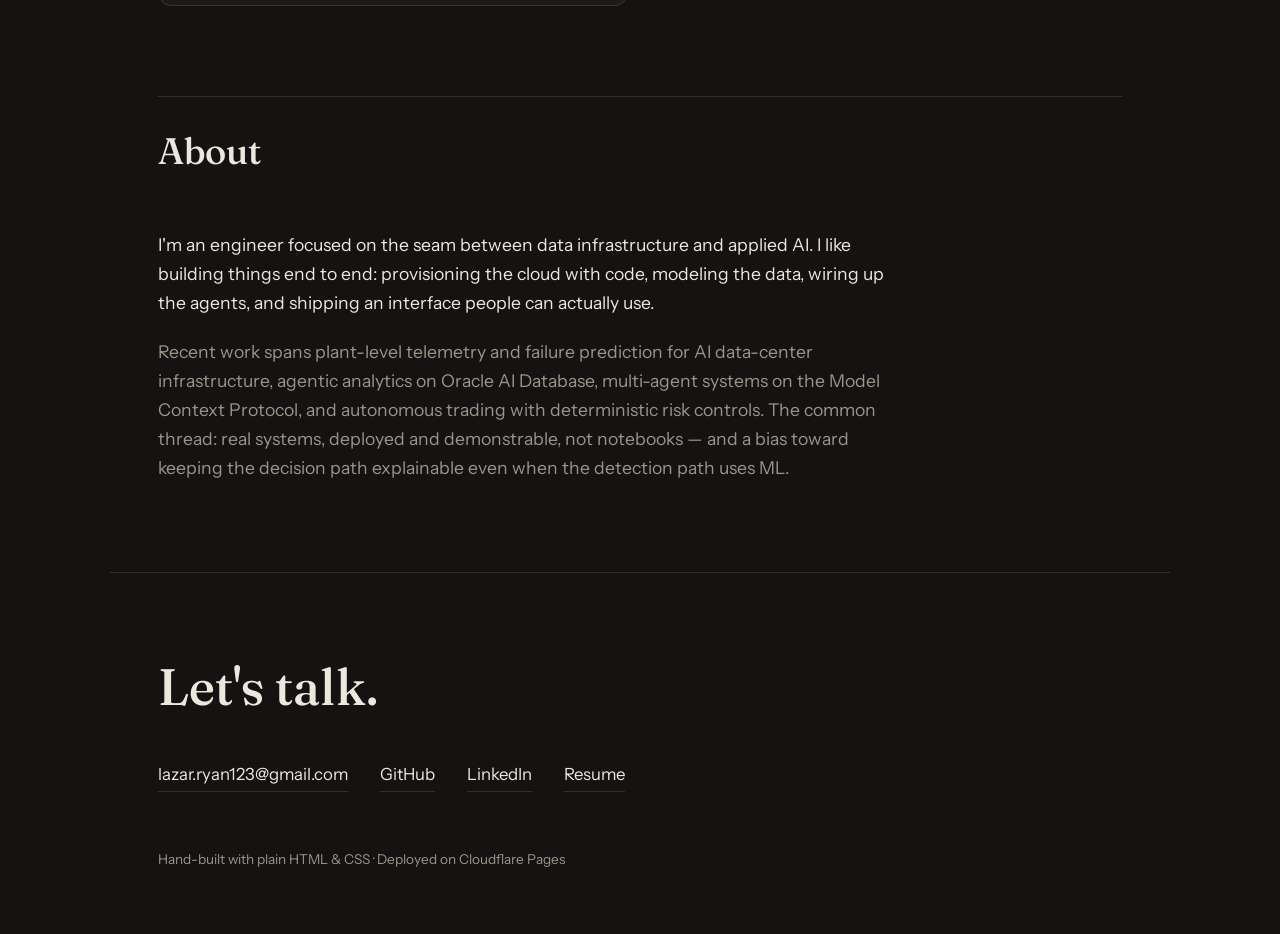
==== commit 87bb46b4: "FleetSentinel flagship, cleaner screenshots, refreshed resume" ====
--- a/index.html
+++ b/index.html
@@ -10,8 +10,9 @@
   <meta property="og:url" content="https://ryanlazar.dev/">
   <meta property="og:title" content="Ryan Lazar — Data & AI Engineer">
   <meta property="og:description" content="I build data platforms and the AI agents that run on them.">
-  <meta property="og:image" content="https://ryanlazar.dev/assets/answer-table.webp">
+  <meta property="og:image" content="https://ryanlazar.dev/assets/preview.png">
   <meta name="twitter:card" content="summary_large_image">
+  <meta name="twitter:image" content="https://ryanlazar.dev/assets/preview.png">
 
   <link rel="icon" href="assets/favicon.svg" type="image/svg+xml">
   <link rel="preconnect" href="https://fonts.googleapis.com">
@@ -41,12 +42,40 @@
       </p>
       <div class="hero-links">
         <a class="button primary" href="#work">See the work</a>
-        <a class="button" href="assets/resume.pdf?v=202607" target="_blank" rel="noopener">Resume</a>
+        <a class="button" href="assets/resume.pdf?v=20260728" target="_blank" rel="noopener">Resume</a>
       </div>
     </section>
 
     <section id="work" class="work">
       <h2 class="section-title reveal">Selected work</h2>
+
+      <article class="flagship reveal">
+        <div class="flagship-text">
+          <p class="project-kicker">Flagship — live demo</p>
+          <h3>FleetSentinel</h3>
+          <p>
+            Plant-level telemetry for a hall of liquid-cooled AI compute racks. Streaming
+            anomaly detection (EWMA z-score, CUSUM drift, isolation forest) feeds a
+            deterministic severity engine, a robust trend forecaster predicts
+            <em>when</em> a signal will breach its hard limit — "coolant flow breaches in
+            ~22 min" — and incidents roll up from rack to CDU loop to facility PUE and
+            capacity headroom, inferring shared cooling failures from correlated racks.
+            Claude writes the operator shift briefing; the grading path stays ML-free so
+            every page is explainable.
+          </p>
+          <ul class="tags">
+            <li>Python</li><li>scikit-learn</li><li>Time-series forecasting</li>
+            <li>Claude API</li><li>FastAPI</li><li>Podman</li>
+          </ul>
+          <div class="project-links">
+            <a class="button primary" href="https://fleetsentinel.ryanlazar.dev" target="_blank" rel="noopener">Live demo</a>
+            <a class="button" href="https://github.com/LazarRyan/fleet-sentinel" target="_blank" rel="noopener">GitHub</a>
+          </div>
+        </div>
+        <a class="flagship-media" href="https://fleetsentinel.ryanlazar.dev" target="_blank" rel="noopener">
+          <img src="assets/fleetsentinel.webp" alt="FleetSentinel dashboard showing a data-center hall map with rack severity, time-to-breach predictions, and an operator shift briefing" loading="lazy">
+        </a>
+      </article>
 
       <article class="flagship reveal">
         <div class="flagship-text">
@@ -69,7 +98,7 @@
           </div>
         </div>
         <a class="flagship-media" href="https://askmydata.ryanlazar.dev" target="_blank" rel="noopener">
-          <img src="assets/answer-table.webp" alt="AskMyData answering a supply-chain question with a ranked table of suppliers" loading="lazy">
+          <img src="assets/askmydata.webp" alt="AskMyData answering a penalty-claims question: a ranked table of claimable amounts by supplier, with a caveat that most Type A claims are already time-barred under the contract" loading="lazy">
         </a>
       </article>
 
@@ -116,18 +145,6 @@
           </div>
         </article>
 
-        <article class="card reveal">
-          <h3>NYC Taxi Analytics</h3>
-          <p>
-            ETL and analytics over 3.6 million NYC taxi trips: Airflow-orchestrated
-            PySpark jobs feeding PostgreSQL, explored through an interactive dashboard
-            of maps, fares, and trip metrics.
-          </p>
-          <ul class="tags"><li>Airflow</li><li>PySpark</li><li>PostgreSQL</li><li>Next.js</li></ul>
-          <div class="project-links">
-            <a class="text-link" href="https://github.com/LazarRyan/NYCTaxiData" target="_blank" rel="noopener">View on GitHub</a>
-          </div>
-        </article>
       </div>
     </section>
 
@@ -141,10 +158,12 @@
           actually use.
         </p>
         <p>
-          Recent work spans agentic analytics on Oracle AI Database, multi-agent systems
-          on the Model Context Protocol, and autonomous trading with deterministic risk
-          controls. The common thread: real systems, deployed and demonstrable, not
-          notebooks.
+          Recent work spans plant-level telemetry and failure prediction for AI
+          data-center infrastructure, agentic analytics on Oracle AI Database,
+          multi-agent systems on the Model Context Protocol, and autonomous trading with
+          deterministic risk controls. The common thread: real systems, deployed and
+          demonstrable, not notebooks — and a bias toward keeping the decision path
+          explainable even when the detection path uses ML.
         </p>
       </div>
     </section>
@@ -156,7 +175,7 @@
       <a href="mailto:lazar.ryan123@gmail.com">lazar.ryan123@gmail.com</a>
       <a href="https://github.com/LazarRyan" target="_blank" rel="noopener">GitHub</a>
       <a href="https://www.linkedin.com/in/ryan-lazar123/" target="_blank" rel="noopener">LinkedIn</a>
-      <a href="assets/resume.pdf?v=202607" target="_blank" rel="noopener">Resume</a>
+      <a href="assets/resume.pdf?v=20260728" target="_blank" rel="noopener">Resume</a>
     </div>
     <p class="colophon">Hand-built with plain HTML &amp; CSS · Deployed on Cloudflare Pages</p>
   </footer>
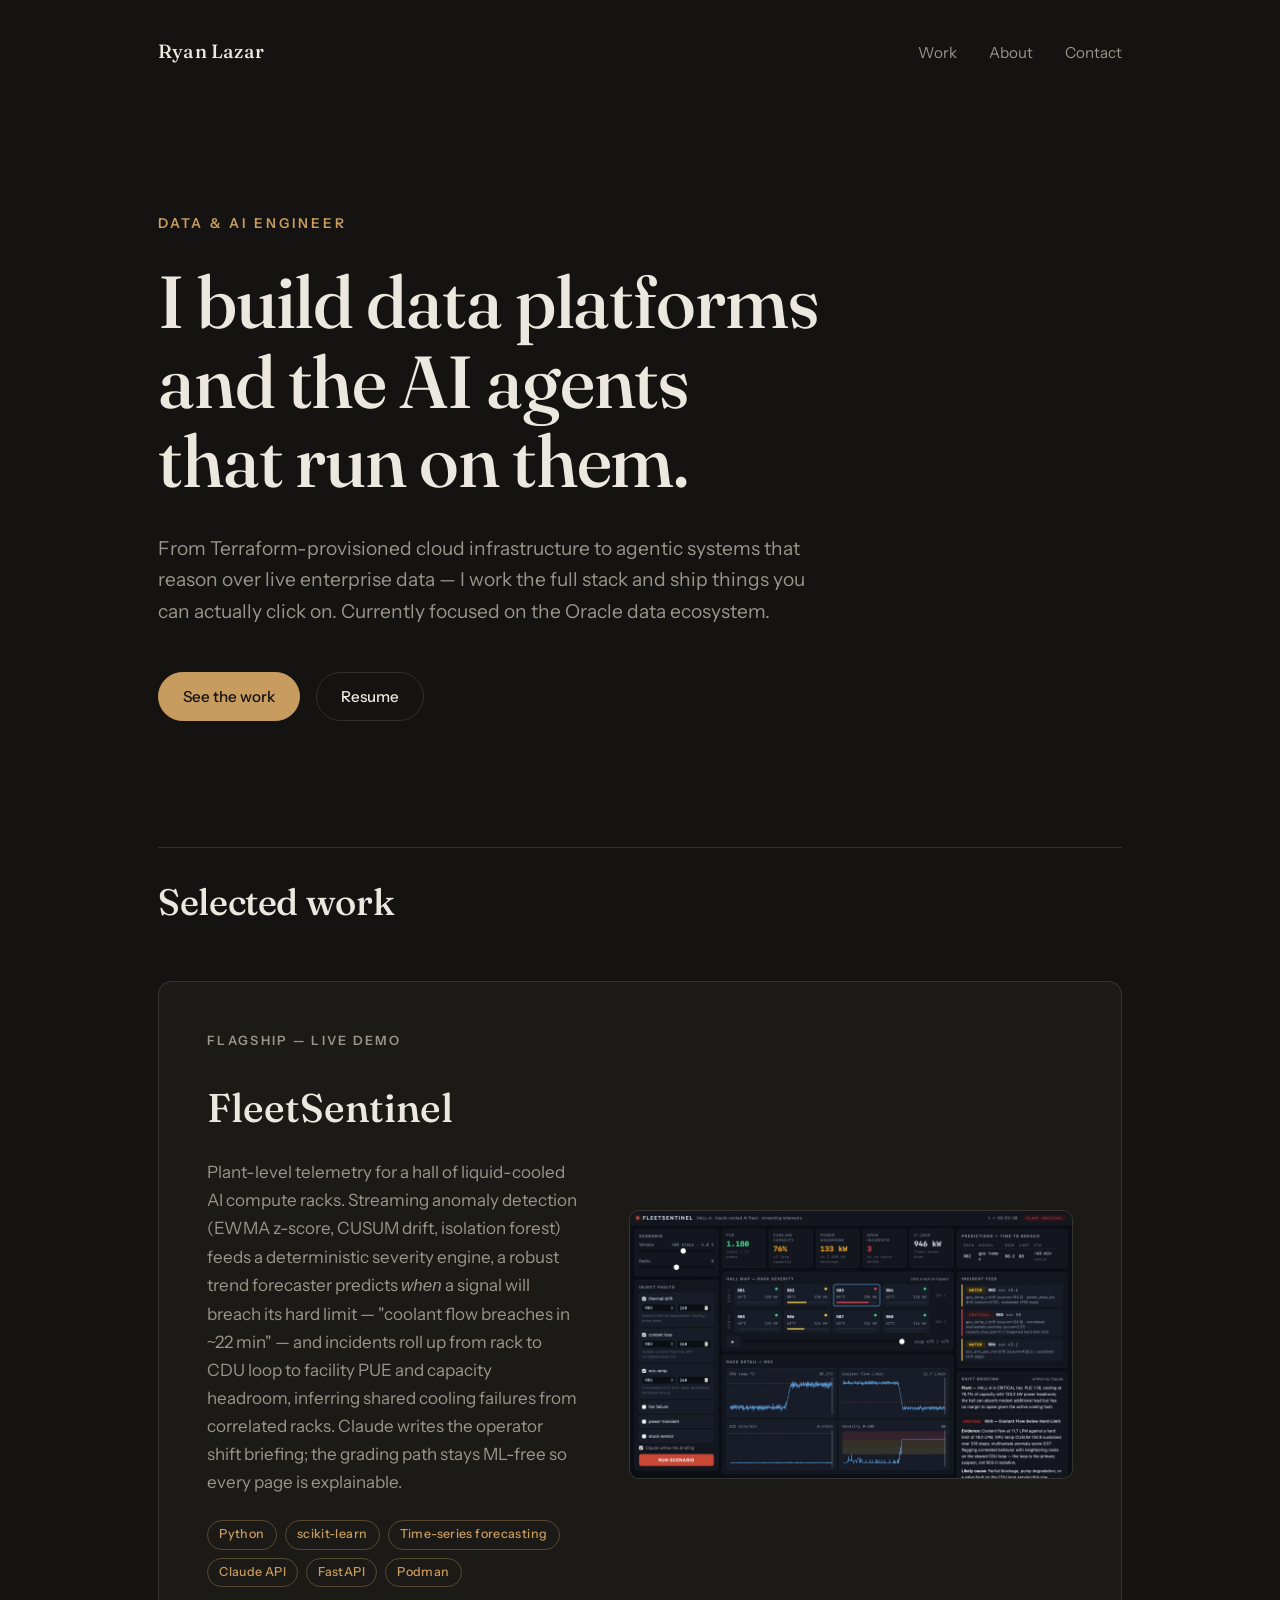
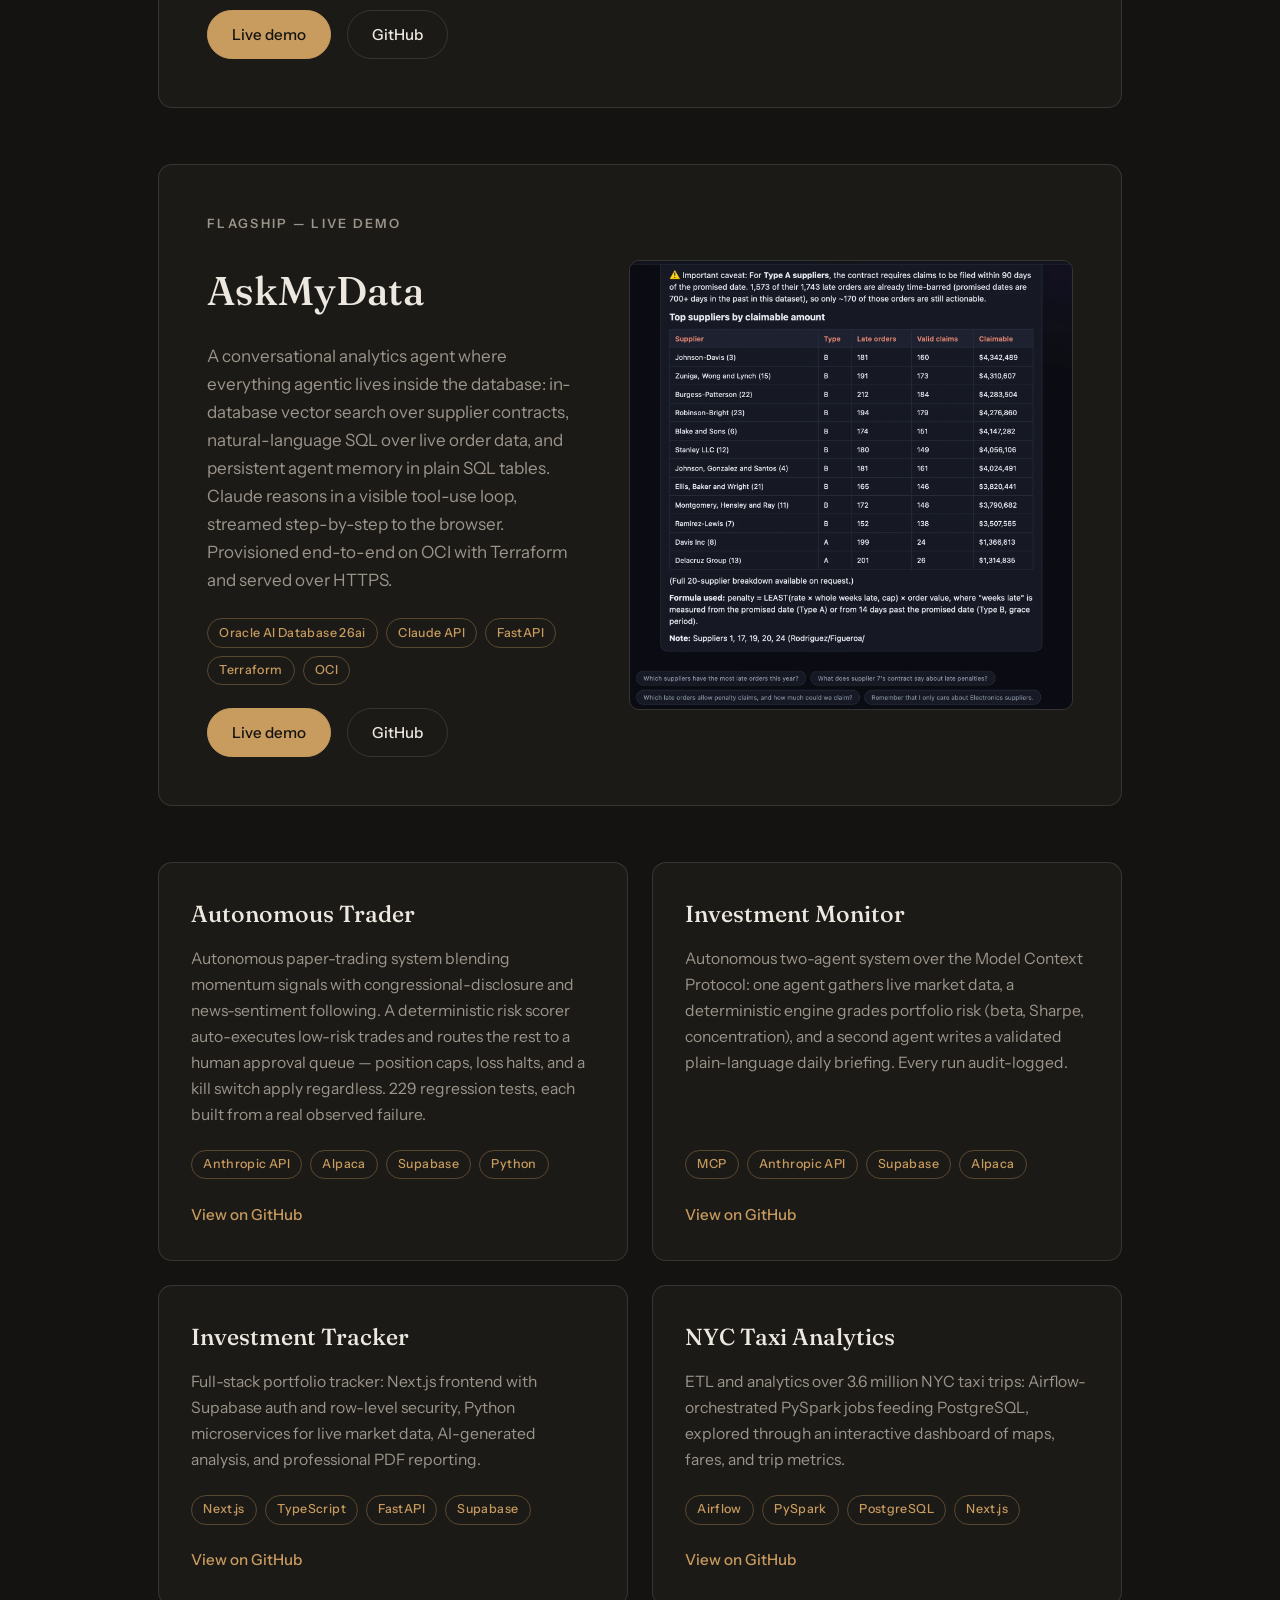
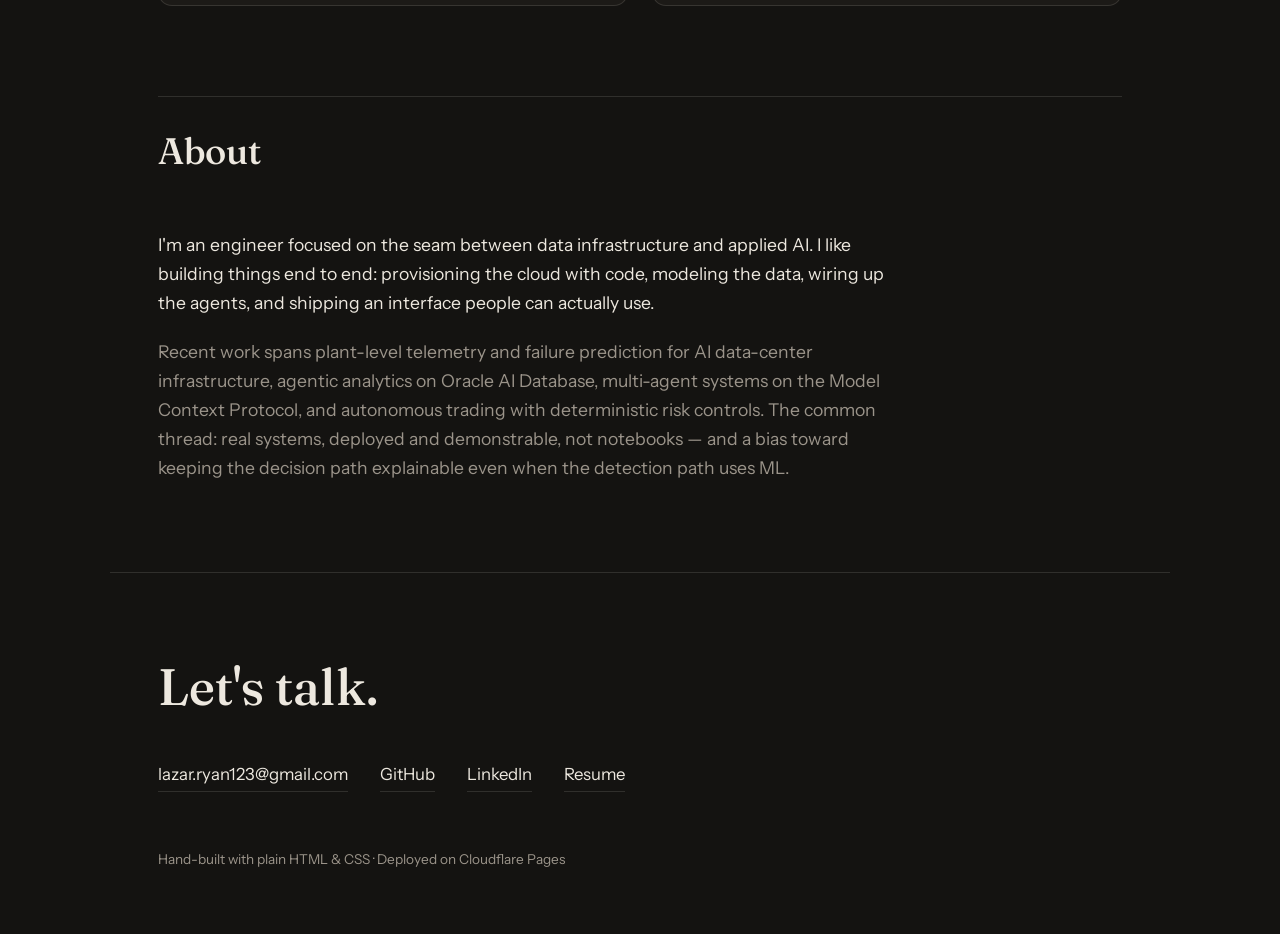
==== commit a07109b2: "FleetSentinel flagship, cleaner screenshots, refreshed resume" ====
--- a/index.html
+++ b/index.html
@@ -145,6 +145,18 @@
           </div>
         </article>
 
+        <article class="card reveal">
+          <h3>NYC Taxi Analytics</h3>
+          <p>
+            ETL and analytics over 3.6 million NYC taxi trips: Airflow-orchestrated
+            PySpark jobs feeding PostgreSQL, explored through an interactive dashboard
+            of maps, fares, and trip metrics.
+          </p>
+          <ul class="tags"><li>Airflow</li><li>PySpark</li><li>PostgreSQL</li><li>Next.js</li></ul>
+          <div class="project-links">
+            <a class="text-link" href="https://github.com/LazarRyan/NYCTaxiData" target="_blank" rel="noopener">View on GitHub</a>
+          </div>
+        </article>
       </div>
     </section>
 
